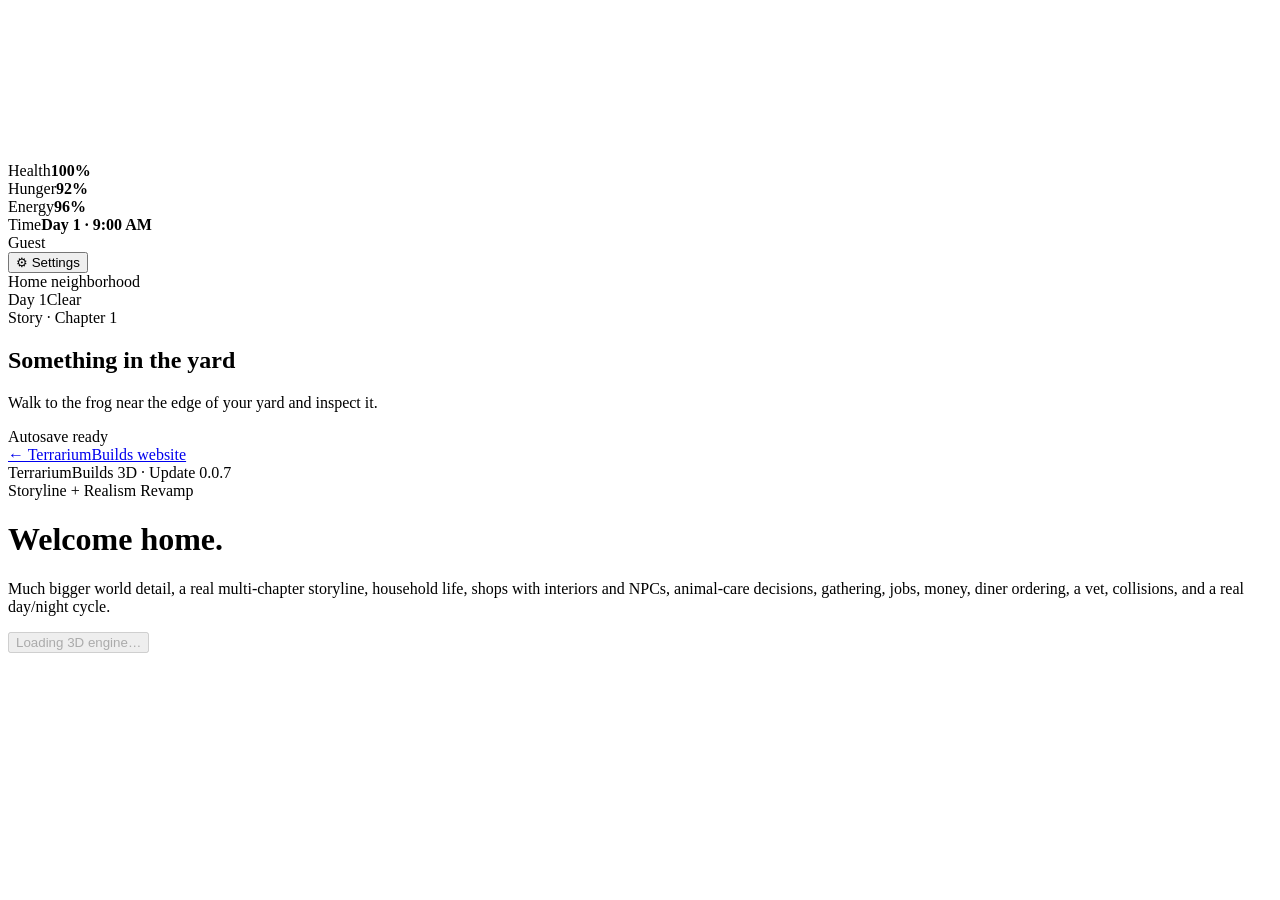
==== public/game.html @ dabbcf7b "Launch Update 0.0.7 storyline realism revamp" ====
<!doctype html>
<html lang="en"><head><meta charset="utf-8"><meta name="viewport" content="width=device-width,initial-scale=1"><meta name="theme-color" content="#183a29"><meta name="description" content="TerrariumBuilds 3D Update 0.0.7 storyline and realism revamp"><title>TerrariumBuilds 3D — Update 0.0.7</title><link rel="stylesheet" href="/game-v007.css?build=12"></head><body><div id="game-shell">
<canvas id="game" aria-label="TerrariumBuilds 3D"></canvas>
<div id="hud"><div class="hud-cell glass"><span>Health</span><strong id="health">100%</strong></div><div class="hud-cell glass"><span>Hunger</span><strong id="hunger">92%</strong></div><div class="hud-cell glass"><span>Energy</span><strong id="energy">96%</strong></div><div class="hud-cell glass" id="coin-cell" hidden><span>Coins</span><strong id="coins">0</strong></div><div class="hud-cell glass"><span>Time</span><strong id="clock">Day 1 · 9:00 AM</strong></div></div>
<div class="profile-chip glass" id="profile-chip">Guest</div><button class="settings-btn glass" id="settings-btn">⚙ Settings</button><div class="location-chip glass" id="location">Home neighborhood</div><div class="world-chips"><span class="world-chip" id="day-chip">Day 1</span><span class="world-chip" id="weather-chip">Clear</span></div>
<div class="pet-card glass" id="pet-card" hidden><div class="pet-title"><span>🐸</span><div><strong id="pet-name">Wild frog</strong><small>Temporary care · health matters</small></div></div><div class="pet-bars"><label>Hunger<i><b id="ph-bar"></b></i><em id="ph">90%</em></label><label>Hydration<i><b id="pw-bar"></b></i><em id="pw">86%</em></label><label>Stress<i><b id="ps-bar"></b></i><em id="ps">18%</em></label></div></div>
<div class="story-card glass"><span class="chapter" id="story-chapter">Story · Chapter 1</span><h2 id="objective-title">Something in the yard</h2><p id="objective-text">Walk to the frog near the edge of your yard and inspect it.</p><div class="story-progress" id="story-progress"></div></div>
<div class="prompt" id="prompt" hidden></div><div class="crosshair"></div><div class="save-state" id="save-state">Autosave ready</div><a class="back-link" href="/">← TerrariumBuilds website</a>
<div class="welcome" id="welcome"><div class="welcome-inner"><div class="logo-title">TerrariumBuilds 3D · Update 0.0.7</div><div class="revamp-badge">Storyline + Realism Revamp</div><h1 id="welcome-name">Welcome home.</h1><p>Much bigger world detail, a real multi-chapter storyline, household life, shops with interiors and NPCs, animal-care decisions, gathering, jobs, money, diner ordering, a vet, collisions, and a real day/night cycle.</p><button id="start-game" disabled>Loading 3D engine…</button></div></div>
<div class="chapter-banner" id="chapter-banner" hidden><p id="chapter-banner-label">Chapter 1</p><h2 id="chapter-banner-title">The frog in the yard</h2></div>
<div class="dialog glass" id="story-dialog" hidden><div class="dialog-head"><div><span class="eyebrow" id="dialog-eyebrow">Story</span><h2 id="dialog-title">Story</h2></div><button class="close" data-close-dialog>×</button></div><div id="dialog-body"></div></div>
<div class="dialog glass" id="build-dialog" hidden><div class="dialog-head"><div><span class="eyebrow">Temporary habitat</span><h2>Set up the emergency enclosure</h2></div><button class="close" data-close-dialog>×</button></div><div class="tutorial-callout">The opening chapter is about good decisions, not grinding coins. Use safe things you already own or carefully gather nearby.</div><div class="choices"><button data-build="soil">🟫 <b>Moist substrate</b><br><small>Household / garden basics</small></button><button data-build="leaves">🍂 <b>Leaf litter</b><br><small>Must be collected outside</small></button><button data-build="water">💧 <b>Shallow water dish</b><br><small>Fresh water from home</small></button><button data-build="hide">🪵 <b>Secure hide</b><br><small>Use a safe stick or household item</small></button></div><p id="build-score"></p></div>
<div class="dialog glass" id="inventory-dialog" hidden><div class="dialog-head"><div><span class="eyebrow">Backpack + home supplies</span><h2>Your stuff</h2></div><button class="close" data-close-dialog>×</button></div><div class="inventory-grid" id="inventory-grid"></div></div>
<div class="dialog glass" id="settings-dialog" hidden><div class="dialog-head"><div><span class="eyebrow">Game settings</span><h2>Settings</h2></div><button class="close" data-close-dialog>×</button></div><div class="settings-grid"><div class="settings-row"><div><b>Account</b><small>Your TerrariumBuilds username is used for this browser's save slot.</small></div><strong id="settings-user">Guest</strong></div><div class="settings-row"><div><b>Autosave</b><small>Saves storyline, care state, money, inventory, day/time, and location.</small></div><strong>On</strong></div><div class="settings-row"><div><b>Controls</b><small>WASD move · Shift sprint · Space jump · E interact · I inventory · B habitat · Mouse camera · Esc menus</small></div></div><div class="settings-row"><div><b>Update</b><small>0.0.7 Storyline + Realism Revamp</small></div><strong>Active</strong></div></div><button class="danger" id="restart-game">Restart Update 0.0.7 storyline</button></div>
<script src="/game-engine-loader.js?build=12"></script></div></body></html>
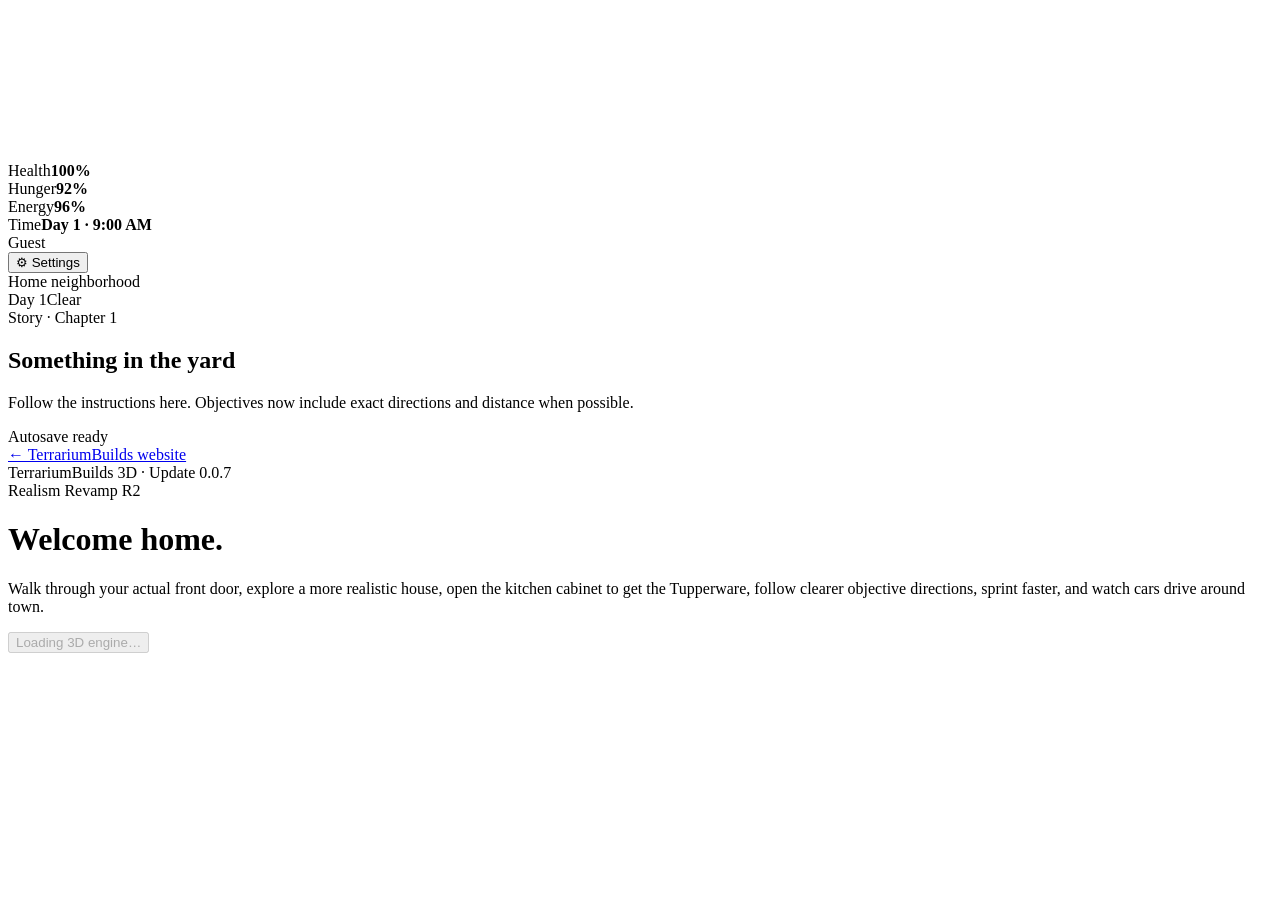
==== commit 49f59077: "Update 0.0.7 UI for realism R2" ====
--- a/public/game.html
+++ b/public/game.html
@@ -1,15 +1,15 @@
 <!doctype html>
-<html lang="en"><head><meta charset="utf-8"><meta name="viewport" content="width=device-width,initial-scale=1"><meta name="theme-color" content="#183a29"><meta name="description" content="TerrariumBuilds 3D Update 0.0.7 storyline and realism revamp"><title>TerrariumBuilds 3D — Update 0.0.7</title><link rel="stylesheet" href="/game-v007.css?build=12"></head><body><div id="game-shell">
+<html lang="en"><head><meta charset="utf-8"><meta name="viewport" content="width=device-width,initial-scale=1"><meta name="theme-color" content="#183a29"><meta name="description" content="TerrariumBuilds 3D Update 0.0.7 storyline and realism revamp"><title>TerrariumBuilds 3D — Update 0.0.7</title><link rel="stylesheet" href="/game-v007.css?build=13"></head><body><div id="game-shell">
 <canvas id="game" aria-label="TerrariumBuilds 3D"></canvas>
 <div id="hud"><div class="hud-cell glass"><span>Health</span><strong id="health">100%</strong></div><div class="hud-cell glass"><span>Hunger</span><strong id="hunger">92%</strong></div><div class="hud-cell glass"><span>Energy</span><strong id="energy">96%</strong></div><div class="hud-cell glass" id="coin-cell" hidden><span>Coins</span><strong id="coins">0</strong></div><div class="hud-cell glass"><span>Time</span><strong id="clock">Day 1 · 9:00 AM</strong></div></div>
 <div class="profile-chip glass" id="profile-chip">Guest</div><button class="settings-btn glass" id="settings-btn">⚙ Settings</button><div class="location-chip glass" id="location">Home neighborhood</div><div class="world-chips"><span class="world-chip" id="day-chip">Day 1</span><span class="world-chip" id="weather-chip">Clear</span></div>
 <div class="pet-card glass" id="pet-card" hidden><div class="pet-title"><span>🐸</span><div><strong id="pet-name">Wild frog</strong><small>Temporary care · health matters</small></div></div><div class="pet-bars"><label>Hunger<i><b id="ph-bar"></b></i><em id="ph">90%</em></label><label>Hydration<i><b id="pw-bar"></b></i><em id="pw">86%</em></label><label>Stress<i><b id="ps-bar"></b></i><em id="ps">18%</em></label></div></div>
-<div class="story-card glass"><span class="chapter" id="story-chapter">Story · Chapter 1</span><h2 id="objective-title">Something in the yard</h2><p id="objective-text">Walk to the frog near the edge of your yard and inspect it.</p><div class="story-progress" id="story-progress"></div></div>
+<div class="story-card glass"><span class="chapter" id="story-chapter">Story · Chapter 1</span><h2 id="objective-title">Something in the yard</h2><p id="objective-text">Follow the instructions here. Objectives now include exact directions and distance when possible.</p><div class="story-progress" id="story-progress"></div></div>
 <div class="prompt" id="prompt" hidden></div><div class="crosshair"></div><div class="save-state" id="save-state">Autosave ready</div><a class="back-link" href="/">← TerrariumBuilds website</a>
-<div class="welcome" id="welcome"><div class="welcome-inner"><div class="logo-title">TerrariumBuilds 3D · Update 0.0.7</div><div class="revamp-badge">Storyline + Realism Revamp</div><h1 id="welcome-name">Welcome home.</h1><p>Much bigger world detail, a real multi-chapter storyline, household life, shops with interiors and NPCs, animal-care decisions, gathering, jobs, money, diner ordering, a vet, collisions, and a real day/night cycle.</p><button id="start-game" disabled>Loading 3D engine…</button></div></div>
+<div class="welcome" id="welcome"><div class="welcome-inner"><div class="logo-title">TerrariumBuilds 3D · Update 0.0.7</div><div class="revamp-badge">Realism Revamp R2</div><h1 id="welcome-name">Welcome home.</h1><p>Walk through your actual front door, explore a more realistic house, open the kitchen cabinet to get the Tupperware, follow clearer objective directions, sprint faster, and watch cars drive around town.</p><button id="start-game" disabled>Loading 3D engine…</button></div></div>
 <div class="chapter-banner" id="chapter-banner" hidden><p id="chapter-banner-label">Chapter 1</p><h2 id="chapter-banner-title">The frog in the yard</h2></div>
 <div class="dialog glass" id="story-dialog" hidden><div class="dialog-head"><div><span class="eyebrow" id="dialog-eyebrow">Story</span><h2 id="dialog-title">Story</h2></div><button class="close" data-close-dialog>×</button></div><div id="dialog-body"></div></div>
-<div class="dialog glass" id="build-dialog" hidden><div class="dialog-head"><div><span class="eyebrow">Temporary habitat</span><h2>Set up the emergency enclosure</h2></div><button class="close" data-close-dialog>×</button></div><div class="tutorial-callout">The opening chapter is about good decisions, not grinding coins. Use safe things you already own or carefully gather nearby.</div><div class="choices"><button data-build="soil">🟫 <b>Moist substrate</b><br><small>Household / garden basics</small></button><button data-build="leaves">🍂 <b>Leaf litter</b><br><small>Must be collected outside</small></button><button data-build="water">💧 <b>Shallow water dish</b><br><small>Fresh water from home</small></button><button data-build="hide">🪵 <b>Secure hide</b><br><small>Use a safe stick or household item</small></button></div><p id="build-score"></p></div>
+<div class="dialog glass" id="build-dialog" hidden><div class="dialog-head"><div><span class="eyebrow">Temporary habitat</span><h2>Set up the emergency enclosure</h2></div><button class="close" data-close-dialog>×</button></div><div class="tutorial-callout">Use safe materials you already have or carefully gather nearby. The objective card tells you exactly where to go next.</div><div class="choices"><button data-build="soil">🟫 <b>Moist substrate</b><br><small>Household / garden basics</small></button><button data-build="leaves">🍂 <b>Leaf litter</b><br><small>Must be collected outside</small></button><button data-build="water">💧 <b>Shallow water dish</b><br><small>Fresh water from home</small></button><button data-build="hide">🪵 <b>Secure hide</b><br><small>Use a safe stick or household item</small></button></div><p id="build-score"></p></div>
 <div class="dialog glass" id="inventory-dialog" hidden><div class="dialog-head"><div><span class="eyebrow">Backpack + home supplies</span><h2>Your stuff</h2></div><button class="close" data-close-dialog>×</button></div><div class="inventory-grid" id="inventory-grid"></div></div>
-<div class="dialog glass" id="settings-dialog" hidden><div class="dialog-head"><div><span class="eyebrow">Game settings</span><h2>Settings</h2></div><button class="close" data-close-dialog>×</button></div><div class="settings-grid"><div class="settings-row"><div><b>Account</b><small>Your TerrariumBuilds username is used for this browser's save slot.</small></div><strong id="settings-user">Guest</strong></div><div class="settings-row"><div><b>Autosave</b><small>Saves storyline, care state, money, inventory, day/time, and location.</small></div><strong>On</strong></div><div class="settings-row"><div><b>Controls</b><small>WASD move · Shift sprint · Space jump · E interact · I inventory · B habitat · Mouse camera · Esc menus</small></div></div><div class="settings-row"><div><b>Update</b><small>0.0.7 Storyline + Realism Revamp</small></div><strong>Active</strong></div></div><button class="danger" id="restart-game">Restart Update 0.0.7 storyline</button></div>
-<script src="/game-engine-loader.js?build=12"></script></div></body></html>+<div class="dialog glass" id="settings-dialog" hidden><div class="dialog-head"><div><span class="eyebrow">Game settings</span><h2>Settings</h2></div><button class="close" data-close-dialog>×</button></div><div class="settings-grid"><div class="settings-row"><div><b>Account</b><small>Your TerrariumBuilds username is used for this browser's save slot.</small></div><strong id="settings-user">Guest</strong></div><div class="settings-row"><div><b>Autosave</b><small>Saves storyline, care state, money, inventory, day/time, and location.</small></div><strong>On</strong></div><div class="settings-row"><div><b>Controls</b><small>WASD move · Shift FAST sprint · Space jump · E interact · I inventory · B habitat · Mouse camera · Esc menus</small></div></div><div class="settings-row"><div><b>Update</b><small>0.0.7 Realism Revamp R2</small></div><strong>Active</strong></div></div><button class="danger" id="restart-game">Restart Update 0.0.7 storyline</button></div>
+<script src="/game-engine-loader.js?build=13"></script></div></body></html>
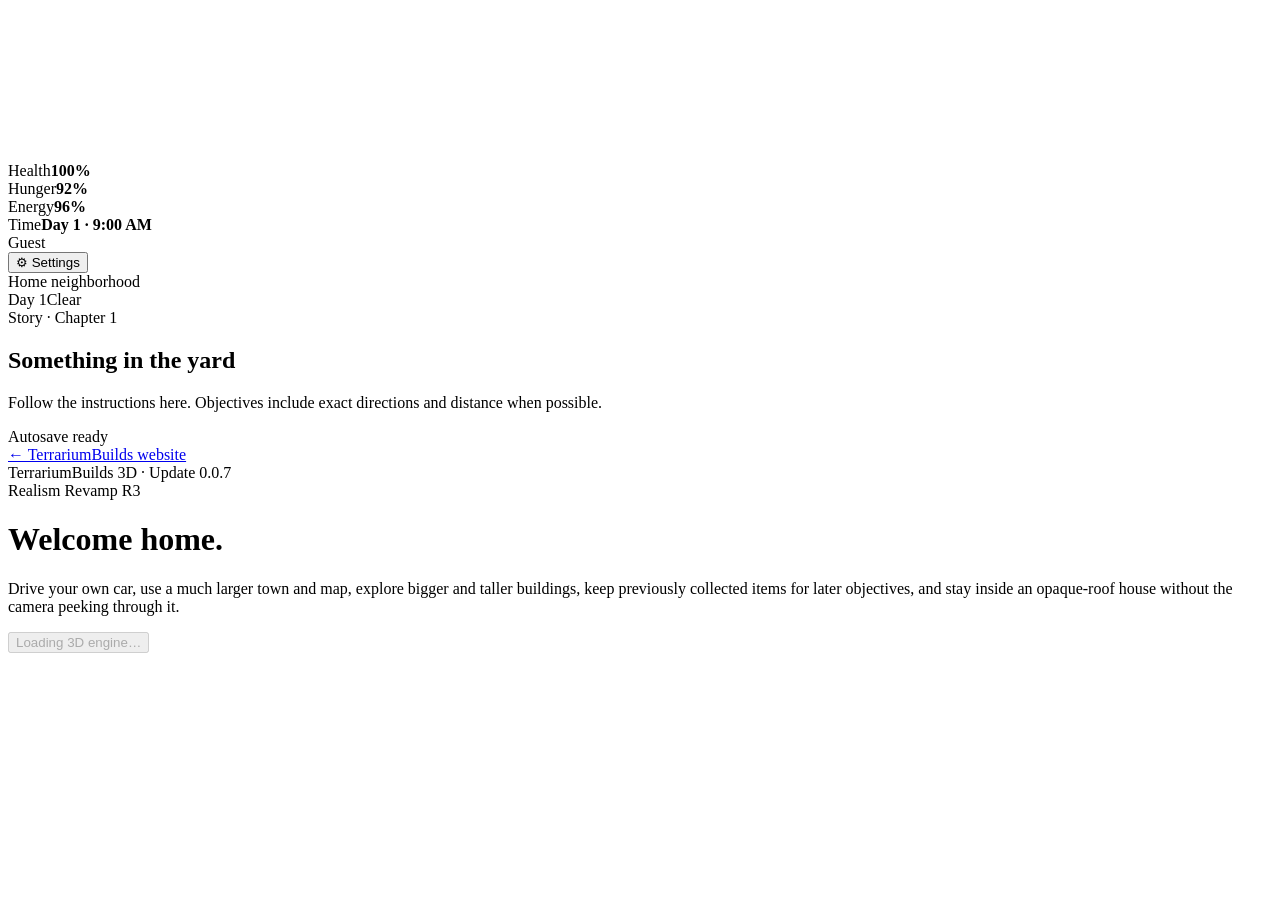
==== commit 6c85b512: "Update game page for Realism R3 and testing controls" ====
--- a/public/game.html
+++ b/public/game.html
@@ -1,15 +1,15 @@
 <!doctype html>
-<html lang="en"><head><meta charset="utf-8"><meta name="viewport" content="width=device-width,initial-scale=1"><meta name="theme-color" content="#183a29"><meta name="description" content="TerrariumBuilds 3D Update 0.0.7 storyline and realism revamp"><title>TerrariumBuilds 3D — Update 0.0.7</title><link rel="stylesheet" href="/game-v007.css?build=13"></head><body><div id="game-shell">
+<html lang="en"><head><meta charset="utf-8"><meta name="viewport" content="width=device-width,initial-scale=1"><meta name="theme-color" content="#183a29"><meta name="description" content="TerrariumBuilds 3D Update 0.0.7 storyline and realism revamp"><title>TerrariumBuilds 3D — Update 0.0.7</title><link rel="stylesheet" href="/game-v007.css?build=14"></head><body><div id="game-shell">
 <canvas id="game" aria-label="TerrariumBuilds 3D"></canvas>
 <div id="hud"><div class="hud-cell glass"><span>Health</span><strong id="health">100%</strong></div><div class="hud-cell glass"><span>Hunger</span><strong id="hunger">92%</strong></div><div class="hud-cell glass"><span>Energy</span><strong id="energy">96%</strong></div><div class="hud-cell glass" id="coin-cell" hidden><span>Coins</span><strong id="coins">0</strong></div><div class="hud-cell glass"><span>Time</span><strong id="clock">Day 1 · 9:00 AM</strong></div></div>
 <div class="profile-chip glass" id="profile-chip">Guest</div><button class="settings-btn glass" id="settings-btn">⚙ Settings</button><div class="location-chip glass" id="location">Home neighborhood</div><div class="world-chips"><span class="world-chip" id="day-chip">Day 1</span><span class="world-chip" id="weather-chip">Clear</span></div>
 <div class="pet-card glass" id="pet-card" hidden><div class="pet-title"><span>🐸</span><div><strong id="pet-name">Wild frog</strong><small>Temporary care · health matters</small></div></div><div class="pet-bars"><label>Hunger<i><b id="ph-bar"></b></i><em id="ph">90%</em></label><label>Hydration<i><b id="pw-bar"></b></i><em id="pw">86%</em></label><label>Stress<i><b id="ps-bar"></b></i><em id="ps">18%</em></label></div></div>
-<div class="story-card glass"><span class="chapter" id="story-chapter">Story · Chapter 1</span><h2 id="objective-title">Something in the yard</h2><p id="objective-text">Follow the instructions here. Objectives now include exact directions and distance when possible.</p><div class="story-progress" id="story-progress"></div></div>
+<div class="story-card glass"><span class="chapter" id="story-chapter">Story · Chapter 1</span><h2 id="objective-title">Something in the yard</h2><p id="objective-text">Follow the instructions here. Objectives include exact directions and distance when possible.</p><div class="story-progress" id="story-progress"></div></div>
 <div class="prompt" id="prompt" hidden></div><div class="crosshair"></div><div class="save-state" id="save-state">Autosave ready</div><a class="back-link" href="/">← TerrariumBuilds website</a>
-<div class="welcome" id="welcome"><div class="welcome-inner"><div class="logo-title">TerrariumBuilds 3D · Update 0.0.7</div><div class="revamp-badge">Realism Revamp R2</div><h1 id="welcome-name">Welcome home.</h1><p>Walk through your actual front door, explore a more realistic house, open the kitchen cabinet to get the Tupperware, follow clearer objective directions, sprint faster, and watch cars drive around town.</p><button id="start-game" disabled>Loading 3D engine…</button></div></div>
+<div class="welcome" id="welcome"><div class="welcome-inner"><div class="logo-title">TerrariumBuilds 3D · Update 0.0.7</div><div class="revamp-badge">Realism Revamp R3</div><h1 id="welcome-name">Welcome home.</h1><p>Drive your own car, use a much larger town and map, explore bigger and taller buildings, keep previously collected items for later objectives, and stay inside an opaque-roof house without the camera peeking through it.</p><button id="start-game" disabled>Loading 3D engine…</button></div></div>
 <div class="chapter-banner" id="chapter-banner" hidden><p id="chapter-banner-label">Chapter 1</p><h2 id="chapter-banner-title">The frog in the yard</h2></div>
 <div class="dialog glass" id="story-dialog" hidden><div class="dialog-head"><div><span class="eyebrow" id="dialog-eyebrow">Story</span><h2 id="dialog-title">Story</h2></div><button class="close" data-close-dialog>×</button></div><div id="dialog-body"></div></div>
-<div class="dialog glass" id="build-dialog" hidden><div class="dialog-head"><div><span class="eyebrow">Temporary habitat</span><h2>Set up the emergency enclosure</h2></div><button class="close" data-close-dialog>×</button></div><div class="tutorial-callout">Use safe materials you already have or carefully gather nearby. The objective card tells you exactly where to go next.</div><div class="choices"><button data-build="soil">🟫 <b>Moist substrate</b><br><small>Household / garden basics</small></button><button data-build="leaves">🍂 <b>Leaf litter</b><br><small>Must be collected outside</small></button><button data-build="water">💧 <b>Shallow water dish</b><br><small>Fresh water from home</small></button><button data-build="hide">🪵 <b>Secure hide</b><br><small>Use a safe stick or household item</small></button></div><p id="build-score"></p></div>
+<div class="dialog glass" id="build-dialog" hidden><div class="dialog-head"><div><span class="eyebrow">Temporary habitat</span><h2>Set up the emergency enclosure</h2></div><button class="close" data-close-dialog>×</button></div><div class="tutorial-callout">Use safe materials you already have or carefully gather nearby. Items stay in your inventory if you collect them early, so later objectives can use them.</div><div class="choices"><button data-build="soil">🟫 <b>Moist substrate</b><br><small>Household / garden basics</small></button><button data-build="leaves">🍂 <b>Leaf litter</b><br><small>Must be collected outside</small></button><button data-build="water">💧 <b>Shallow water dish</b><br><small>Fresh water from home</small></button><button data-build="hide">🪵 <b>Secure hide</b><br><small>Use a safe stick or household item</small></button></div><p id="build-score"></p></div>
 <div class="dialog glass" id="inventory-dialog" hidden><div class="dialog-head"><div><span class="eyebrow">Backpack + home supplies</span><h2>Your stuff</h2></div><button class="close" data-close-dialog>×</button></div><div class="inventory-grid" id="inventory-grid"></div></div>
-<div class="dialog glass" id="settings-dialog" hidden><div class="dialog-head"><div><span class="eyebrow">Game settings</span><h2>Settings</h2></div><button class="close" data-close-dialog>×</button></div><div class="settings-grid"><div class="settings-row"><div><b>Account</b><small>Your TerrariumBuilds username is used for this browser's save slot.</small></div><strong id="settings-user">Guest</strong></div><div class="settings-row"><div><b>Autosave</b><small>Saves storyline, care state, money, inventory, day/time, and location.</small></div><strong>On</strong></div><div class="settings-row"><div><b>Controls</b><small>WASD move · Shift FAST sprint · Space jump · E interact · I inventory · B habitat · Mouse camera · Esc menus</small></div></div><div class="settings-row"><div><b>Update</b><small>0.0.7 Realism Revamp R2</small></div><strong>Active</strong></div></div><button class="danger" id="restart-game">Restart Update 0.0.7 storyline</button></div>
-<script src="/game-engine-loader.js?build=13"></script></div></body></html>+<div class="dialog glass" id="settings-dialog" hidden><div class="dialog-head"><div><span class="eyebrow">Game settings</span><h2>Settings</h2></div><button class="close" data-close-dialog>×</button></div><div class="settings-grid"><div class="settings-row"><div><b>Account</b><small>Your TerrariumBuilds username is used for this browser's normal save slot.</small></div><strong id="settings-user">Guest</strong></div><div class="settings-row"><div><b>Autosave</b><small>Saves storyline, care state, money, inventory, day/time, and location. Testing Mode is intentionally unsaved.</small></div><strong>On</strong></div><div class="settings-row"><div><b>Controls</b><small>WASD move · Shift FAST sprint · Space jump/brake · E interact/enter/exit car · I inventory · B habitat · M map · Mouse camera · Esc menus</small></div></div><div class="settings-row"><div><b>Driving</b><small>W/S accelerate and reverse · A/D steer · Space brake · E exit when nearly stopped</small></div><strong>Active</strong></div><div class="settings-row"><div><b>Update</b><small>0.0.7 Realism Revamp R3</small></div><strong>Active</strong></div></div><button class="danger" id="restart-game">Restart Update 0.0.7 storyline</button></div>
+<script src="/game-engine-loader.js?build=14"></script></div></body></html>
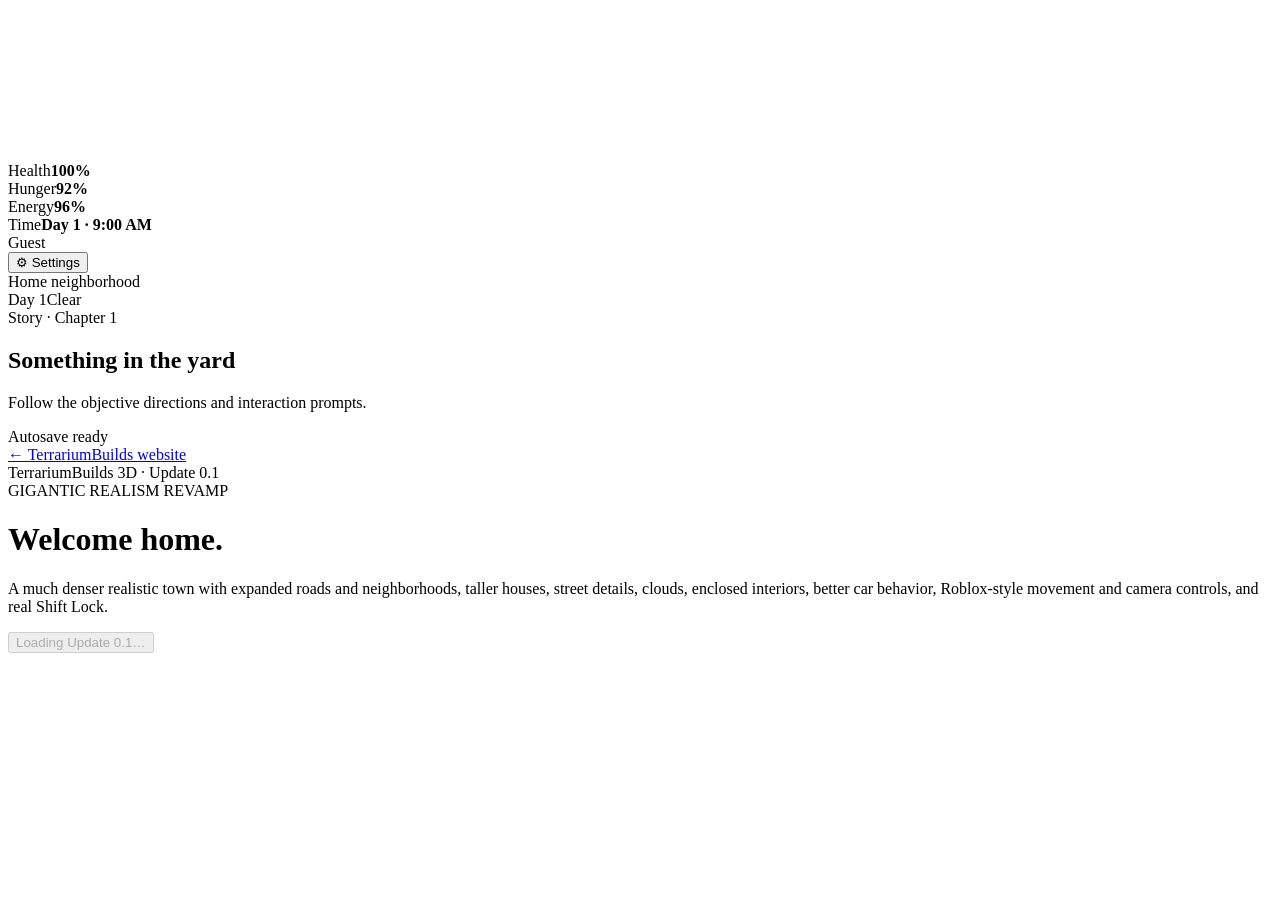
==== commit 21d9939e: "Launch gigantic Update 0.1 realism revamp" ====
--- a/public/game.html
+++ b/public/game.html
@@ -1,15 +1,15 @@
 <!doctype html>
-<html lang="en"><head><meta charset="utf-8"><meta name="viewport" content="width=device-width,initial-scale=1"><meta name="theme-color" content="#183a29"><meta name="description" content="TerrariumBuilds 3D Update 0.0.7 storyline and realism revamp"><title>TerrariumBuilds 3D — Update 0.0.7</title><link rel="stylesheet" href="/game-v007.css?build=14"></head><body><div id="game-shell">
+<html lang="en"><head><meta charset="utf-8"><meta name="viewport" content="width=device-width,initial-scale=1"><meta name="theme-color" content="#183a29"><meta name="description" content="TerrariumBuilds 3D Update 0.1 gigantic realism revamp"><title>TerrariumBuilds 3D — Update 0.1</title><link rel="stylesheet" href="/game-v007.css?build=20"></head><body><div id="game-shell">
 <canvas id="game" aria-label="TerrariumBuilds 3D"></canvas>
 <div id="hud"><div class="hud-cell glass"><span>Health</span><strong id="health">100%</strong></div><div class="hud-cell glass"><span>Hunger</span><strong id="hunger">92%</strong></div><div class="hud-cell glass"><span>Energy</span><strong id="energy">96%</strong></div><div class="hud-cell glass" id="coin-cell" hidden><span>Coins</span><strong id="coins">0</strong></div><div class="hud-cell glass"><span>Time</span><strong id="clock">Day 1 · 9:00 AM</strong></div></div>
 <div class="profile-chip glass" id="profile-chip">Guest</div><button class="settings-btn glass" id="settings-btn">⚙ Settings</button><div class="location-chip glass" id="location">Home neighborhood</div><div class="world-chips"><span class="world-chip" id="day-chip">Day 1</span><span class="world-chip" id="weather-chip">Clear</span></div>
 <div class="pet-card glass" id="pet-card" hidden><div class="pet-title"><span>🐸</span><div><strong id="pet-name">Wild frog</strong><small>Temporary care · health matters</small></div></div><div class="pet-bars"><label>Hunger<i><b id="ph-bar"></b></i><em id="ph">90%</em></label><label>Hydration<i><b id="pw-bar"></b></i><em id="pw">86%</em></label><label>Stress<i><b id="ps-bar"></b></i><em id="ps">18%</em></label></div></div>
-<div class="story-card glass"><span class="chapter" id="story-chapter">Story · Chapter 1</span><h2 id="objective-title">Something in the yard</h2><p id="objective-text">Follow the instructions here. Objectives include exact directions and distance when possible.</p><div class="story-progress" id="story-progress"></div></div>
+<div class="story-card glass"><span class="chapter" id="story-chapter">Story · Chapter 1</span><h2 id="objective-title">Something in the yard</h2><p id="objective-text">Follow the objective directions and interaction prompts.</p><div class="story-progress" id="story-progress"></div></div>
 <div class="prompt" id="prompt" hidden></div><div class="crosshair"></div><div class="save-state" id="save-state">Autosave ready</div><a class="back-link" href="/">← TerrariumBuilds website</a>
-<div class="welcome" id="welcome"><div class="welcome-inner"><div class="logo-title">TerrariumBuilds 3D · Update 0.0.7</div><div class="revamp-badge">Realism Revamp R3</div><h1 id="welcome-name">Welcome home.</h1><p>Drive your own car, use a much larger town and map, explore bigger and taller buildings, keep previously collected items for later objectives, and stay inside an opaque-roof house without the camera peeking through it.</p><button id="start-game" disabled>Loading 3D engine…</button></div></div>
+<div class="welcome" id="welcome"><div class="welcome-inner"><div class="logo-title">TerrariumBuilds 3D · Update 0.1</div><div class="revamp-badge">GIGANTIC REALISM REVAMP</div><h1 id="welcome-name">Welcome home.</h1><p>A much denser realistic town with expanded roads and neighborhoods, taller houses, street details, clouds, enclosed interiors, better car behavior, Roblox-style movement and camera controls, and real Shift Lock.</p><button id="start-game" disabled>Loading Update 0.1…</button></div></div>
 <div class="chapter-banner" id="chapter-banner" hidden><p id="chapter-banner-label">Chapter 1</p><h2 id="chapter-banner-title">The frog in the yard</h2></div>
 <div class="dialog glass" id="story-dialog" hidden><div class="dialog-head"><div><span class="eyebrow" id="dialog-eyebrow">Story</span><h2 id="dialog-title">Story</h2></div><button class="close" data-close-dialog>×</button></div><div id="dialog-body"></div></div>
-<div class="dialog glass" id="build-dialog" hidden><div class="dialog-head"><div><span class="eyebrow">Temporary habitat</span><h2>Set up the emergency enclosure</h2></div><button class="close" data-close-dialog>×</button></div><div class="tutorial-callout">Use safe materials you already have or carefully gather nearby. Items stay in your inventory if you collect them early, so later objectives can use them.</div><div class="choices"><button data-build="soil">🟫 <b>Moist substrate</b><br><small>Household / garden basics</small></button><button data-build="leaves">🍂 <b>Leaf litter</b><br><small>Must be collected outside</small></button><button data-build="water">💧 <b>Shallow water dish</b><br><small>Fresh water from home</small></button><button data-build="hide">🪵 <b>Secure hide</b><br><small>Use a safe stick or household item</small></button></div><p id="build-score"></p></div>
+<div class="dialog glass" id="build-dialog" hidden><div class="dialog-head"><div><span class="eyebrow">Temporary habitat</span><h2>Set up the emergency enclosure</h2></div><button class="close" data-close-dialog>×</button></div><div class="tutorial-callout">Use safe materials you already have or carefully gather nearby. Items collected early remain usable for later objectives.</div><div class="choices"><button data-build="soil">🟫 <b>Moist substrate</b><br><small>Household / garden basics</small></button><button data-build="leaves">🍂 <b>Leaf litter</b><br><small>Must be collected outside</small></button><button data-build="water">💧 <b>Shallow water dish</b><br><small>Fresh water from home</small></button><button data-build="hide">🪵 <b>Secure hide</b><br><small>Use a safe stick or household item</small></button></div><p id="build-score"></p></div>
 <div class="dialog glass" id="inventory-dialog" hidden><div class="dialog-head"><div><span class="eyebrow">Backpack + home supplies</span><h2>Your stuff</h2></div><button class="close" data-close-dialog>×</button></div><div class="inventory-grid" id="inventory-grid"></div></div>
-<div class="dialog glass" id="settings-dialog" hidden><div class="dialog-head"><div><span class="eyebrow">Game settings</span><h2>Settings</h2></div><button class="close" data-close-dialog>×</button></div><div class="settings-grid"><div class="settings-row"><div><b>Account</b><small>Your TerrariumBuilds username is used for this browser's normal save slot.</small></div><strong id="settings-user">Guest</strong></div><div class="settings-row"><div><b>Autosave</b><small>Saves storyline, care state, money, inventory, day/time, and location. Testing Mode is intentionally unsaved.</small></div><strong>On</strong></div><div class="settings-row"><div><b>Controls</b><small>WASD move · Shift FAST sprint · Space jump/brake · E interact/enter/exit car · I inventory · B habitat · M map · Mouse camera · Esc menus</small></div></div><div class="settings-row"><div><b>Driving</b><small>W/S accelerate and reverse · A/D steer · Space brake · E exit when nearly stopped</small></div><strong>Active</strong></div><div class="settings-row"><div><b>Update</b><small>0.0.7 Realism Revamp R3</small></div><strong>Active</strong></div></div><button class="danger" id="restart-game">Restart Update 0.0.7 storyline</button></div>
-<script src="/game-engine-loader.js?build=14"></script></div></body></html>+<div class="dialog glass" id="settings-dialog" hidden><div class="dialog-head"><div><span class="eyebrow">Game settings</span><h2>Settings</h2></div><button class="close" data-close-dialog>×</button></div><div class="settings-grid"><div class="settings-row"><div><b>Account</b><small>Your TerrariumBuilds username is used for this browser's normal save slot.</small></div><strong id="settings-user">Guest</strong></div><div class="settings-row"><div><b>Autosave</b><small>Saves storyline, care state, money, inventory, day/time, and location. Testing Mode remains unsaved.</small></div><strong>On</strong></div><div class="settings-row"><div><b>Roblox-style controls</b><small>WASD move · Space jump · Shift toggles Shift Lock · Ctrl sprint · hold right mouse to rotate camera · wheel zoom</small></div><strong>0.1</strong></div><div class="settings-row"><div><b>Driving</b><small>W/S accelerate and reverse · A/D steer · Space brake · E enter/exit when nearly stopped</small></div><strong>Active</strong></div><div class="settings-row"><div><b>World</b><small>M opens the town map. The town now extends into larger residential blocks with more roads and environmental detail.</small></div><strong>Expanded</strong></div><div class="settings-row"><div><b>Update</b><small>0.1 Gigantic Realism Revamp</small></div><strong>Active</strong></div></div><button class="danger" id="restart-game">Restart Update 0.1 storyline</button></div>
+<script src="/game-engine-loader-v010.js?build=20"></script></div></body></html>
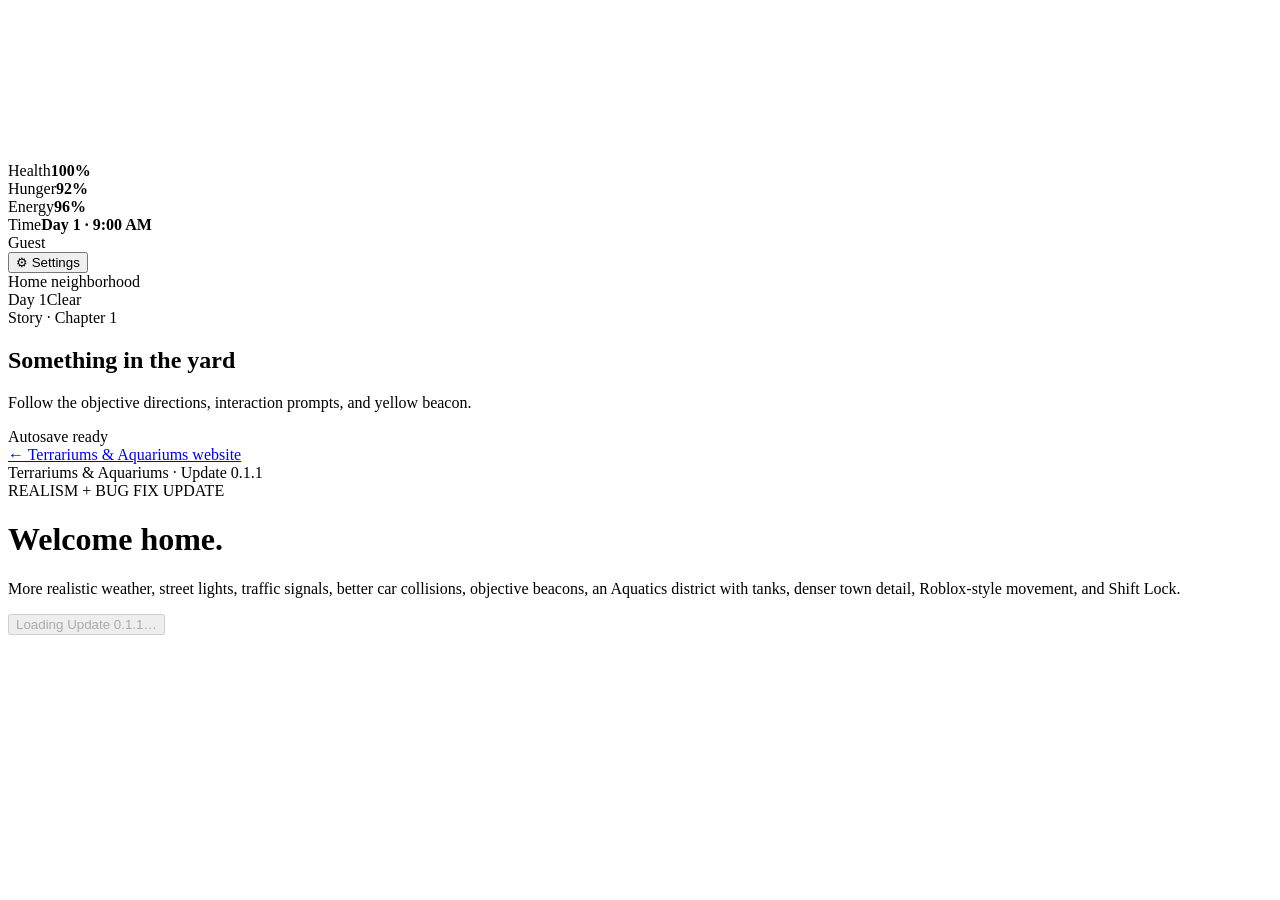
==== commit 13060a22: "Rebrand game to Terrariums & Aquariums 0.1.1" ====
--- a/public/game.html
+++ b/public/game.html
@@ -1,15 +1,15 @@
 <!doctype html>
-<html lang="en"><head><meta charset="utf-8"><meta name="viewport" content="width=device-width,initial-scale=1"><meta name="theme-color" content="#183a29"><meta name="description" content="TerrariumBuilds 3D Update 0.1 gigantic realism revamp"><title>TerrariumBuilds 3D — Update 0.1</title><link rel="stylesheet" href="/game-v007.css?build=20"></head><body><div id="game-shell">
-<canvas id="game" aria-label="TerrariumBuilds 3D"></canvas>
+<html lang="en"><head><meta charset="utf-8"><meta name="viewport" content="width=device-width,initial-scale=1"><meta name="theme-color" content="#183a29"><meta name="description" content="Terrariums & Aquariums 3D Update 0.1.1 realism and bug-fix update"><title>Terrariums & Aquariums — Update 0.1.1</title><link rel="stylesheet" href="/game-v007.css?build=21"></head><body><div id="game-shell">
+<canvas id="game" aria-label="Terrariums & Aquariums 3D"></canvas>
 <div id="hud"><div class="hud-cell glass"><span>Health</span><strong id="health">100%</strong></div><div class="hud-cell glass"><span>Hunger</span><strong id="hunger">92%</strong></div><div class="hud-cell glass"><span>Energy</span><strong id="energy">96%</strong></div><div class="hud-cell glass" id="coin-cell" hidden><span>Coins</span><strong id="coins">0</strong></div><div class="hud-cell glass"><span>Time</span><strong id="clock">Day 1 · 9:00 AM</strong></div></div>
 <div class="profile-chip glass" id="profile-chip">Guest</div><button class="settings-btn glass" id="settings-btn">⚙ Settings</button><div class="location-chip glass" id="location">Home neighborhood</div><div class="world-chips"><span class="world-chip" id="day-chip">Day 1</span><span class="world-chip" id="weather-chip">Clear</span></div>
 <div class="pet-card glass" id="pet-card" hidden><div class="pet-title"><span>🐸</span><div><strong id="pet-name">Wild frog</strong><small>Temporary care · health matters</small></div></div><div class="pet-bars"><label>Hunger<i><b id="ph-bar"></b></i><em id="ph">90%</em></label><label>Hydration<i><b id="pw-bar"></b></i><em id="pw">86%</em></label><label>Stress<i><b id="ps-bar"></b></i><em id="ps">18%</em></label></div></div>
-<div class="story-card glass"><span class="chapter" id="story-chapter">Story · Chapter 1</span><h2 id="objective-title">Something in the yard</h2><p id="objective-text">Follow the objective directions and interaction prompts.</p><div class="story-progress" id="story-progress"></div></div>
-<div class="prompt" id="prompt" hidden></div><div class="crosshair"></div><div class="save-state" id="save-state">Autosave ready</div><a class="back-link" href="/">← TerrariumBuilds website</a>
-<div class="welcome" id="welcome"><div class="welcome-inner"><div class="logo-title">TerrariumBuilds 3D · Update 0.1</div><div class="revamp-badge">GIGANTIC REALISM REVAMP</div><h1 id="welcome-name">Welcome home.</h1><p>A much denser realistic town with expanded roads and neighborhoods, taller houses, street details, clouds, enclosed interiors, better car behavior, Roblox-style movement and camera controls, and real Shift Lock.</p><button id="start-game" disabled>Loading Update 0.1…</button></div></div>
+<div class="story-card glass"><span class="chapter" id="story-chapter">Story · Chapter 1</span><h2 id="objective-title">Something in the yard</h2><p id="objective-text">Follow the objective directions, interaction prompts, and yellow beacon.</p><div class="story-progress" id="story-progress"></div></div>
+<div class="prompt" id="prompt" hidden></div><div class="crosshair"></div><div class="save-state" id="save-state">Autosave ready</div><a class="back-link" href="/">← Terrariums & Aquariums website</a>
+<div class="welcome" id="welcome"><div class="welcome-inner"><div class="logo-title">Terrariums & Aquariums · Update 0.1.1</div><div class="revamp-badge">REALISM + BUG FIX UPDATE</div><h1 id="welcome-name">Welcome home.</h1><p>More realistic weather, street lights, traffic signals, better car collisions, objective beacons, an Aquatics district with tanks, denser town detail, Roblox-style movement, and Shift Lock.</p><button id="start-game" disabled>Loading Update 0.1.1…</button></div></div>
 <div class="chapter-banner" id="chapter-banner" hidden><p id="chapter-banner-label">Chapter 1</p><h2 id="chapter-banner-title">The frog in the yard</h2></div>
 <div class="dialog glass" id="story-dialog" hidden><div class="dialog-head"><div><span class="eyebrow" id="dialog-eyebrow">Story</span><h2 id="dialog-title">Story</h2></div><button class="close" data-close-dialog>×</button></div><div id="dialog-body"></div></div>
 <div class="dialog glass" id="build-dialog" hidden><div class="dialog-head"><div><span class="eyebrow">Temporary habitat</span><h2>Set up the emergency enclosure</h2></div><button class="close" data-close-dialog>×</button></div><div class="tutorial-callout">Use safe materials you already have or carefully gather nearby. Items collected early remain usable for later objectives.</div><div class="choices"><button data-build="soil">🟫 <b>Moist substrate</b><br><small>Household / garden basics</small></button><button data-build="leaves">🍂 <b>Leaf litter</b><br><small>Must be collected outside</small></button><button data-build="water">💧 <b>Shallow water dish</b><br><small>Fresh water from home</small></button><button data-build="hide">🪵 <b>Secure hide</b><br><small>Use a safe stick or household item</small></button></div><p id="build-score"></p></div>
 <div class="dialog glass" id="inventory-dialog" hidden><div class="dialog-head"><div><span class="eyebrow">Backpack + home supplies</span><h2>Your stuff</h2></div><button class="close" data-close-dialog>×</button></div><div class="inventory-grid" id="inventory-grid"></div></div>
-<div class="dialog glass" id="settings-dialog" hidden><div class="dialog-head"><div><span class="eyebrow">Game settings</span><h2>Settings</h2></div><button class="close" data-close-dialog>×</button></div><div class="settings-grid"><div class="settings-row"><div><b>Account</b><small>Your TerrariumBuilds username is used for this browser's normal save slot.</small></div><strong id="settings-user">Guest</strong></div><div class="settings-row"><div><b>Autosave</b><small>Saves storyline, care state, money, inventory, day/time, and location. Testing Mode remains unsaved.</small></div><strong>On</strong></div><div class="settings-row"><div><b>Roblox-style controls</b><small>WASD move · Space jump · Shift toggles Shift Lock · Ctrl sprint · hold right mouse to rotate camera · wheel zoom</small></div><strong>0.1</strong></div><div class="settings-row"><div><b>Driving</b><small>W/S accelerate and reverse · A/D steer · Space brake · E enter/exit when nearly stopped</small></div><strong>Active</strong></div><div class="settings-row"><div><b>World</b><small>M opens the town map. The town now extends into larger residential blocks with more roads and environmental detail.</small></div><strong>Expanded</strong></div><div class="settings-row"><div><b>Update</b><small>0.1 Gigantic Realism Revamp</small></div><strong>Active</strong></div></div><button class="danger" id="restart-game">Restart Update 0.1 storyline</button></div>
-<script src="/game-engine-loader-v010.js?build=20"></script></div></body></html>+<div class="dialog glass" id="settings-dialog" hidden><div class="dialog-head"><div><span class="eyebrow">Game settings</span><h2>Settings</h2></div><button class="close" data-close-dialog>×</button></div><div class="settings-grid"><div class="settings-row"><div><b>Account</b><small>Your Terrariums & Aquariums username is used for this browser's normal save slot.</small></div><strong id="settings-user">Guest</strong></div><div class="settings-row"><div><b>Autosave</b><small>Saves storyline, care state, money, inventory, day/time, and location. Testing Mode remains unsaved.</small></div><strong>On</strong></div><div class="settings-row"><div><b>Roblox-style controls</b><small>WASD move · Space jump · Shift toggles Shift Lock · Ctrl sprint · hold right mouse to rotate camera · wheel zoom</small></div><strong>0.1.1</strong></div><div class="settings-row"><div><b>Driving</b><small>W/S accelerate and reverse · A/D steer · Space brake · E enter/exit when nearly stopped</small></div><strong>Improved</strong></div><div class="settings-row"><div><b>World</b><small>M opens the town map. Weather, aquatics, neighborhood detail and objective guidance were expanded.</small></div><strong>Expanded</strong></div><div class="settings-row"><div><b>Update</b><small>0.1.1 Realism + Bug Fix Update</small></div><strong>Active</strong></div></div><button class="danger" id="restart-game">Restart Update 0.1.1 storyline</button></div>
+<script src="/game-engine-loader-v010.js?build=21"></script></div></body></html>
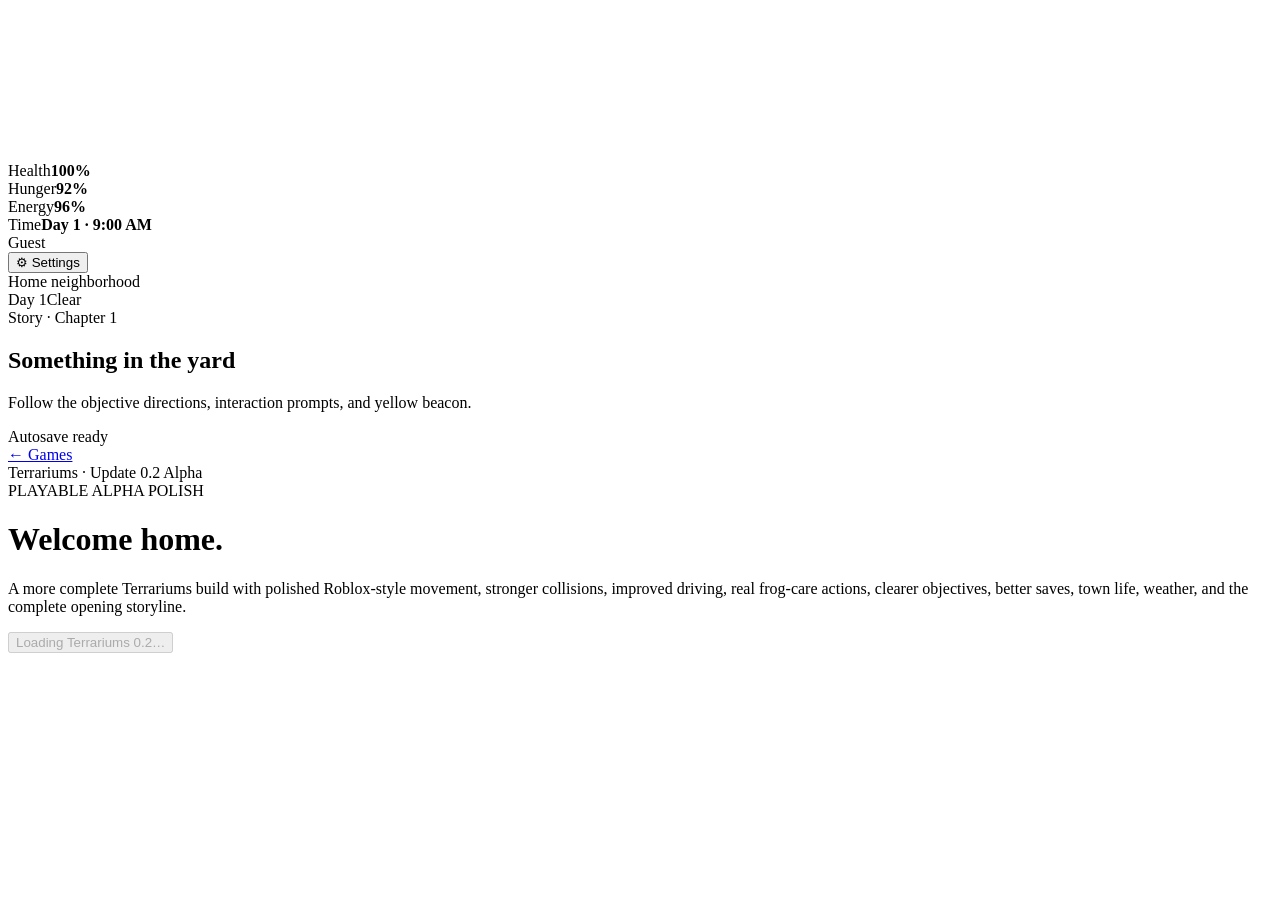
==== commit e1f72227: "Promote Terrariums game to 0.2 Alpha" ====
--- a/public/game.html
+++ b/public/game.html
@@ -1,15 +1,15 @@
 <!doctype html>
-<html lang="en"><head><meta charset="utf-8"><meta name="viewport" content="width=device-width,initial-scale=1"><meta name="theme-color" content="#183a29"><meta name="description" content="Terrariums & Aquariums 3D Update 0.1.1 realism and bug-fix update"><title>Terrariums & Aquariums — Update 0.1.1</title><link rel="stylesheet" href="/game-v007.css?build=21"></head><body><div id="game-shell">
-<canvas id="game" aria-label="Terrariums & Aquariums 3D"></canvas>
+<html lang="en"><head><meta charset="utf-8"><meta name="viewport" content="width=device-width,initial-scale=1"><meta name="theme-color" content="#183a29"><meta name="description" content="Terrariums 3D Update 0.2 Alpha — polished animal-care life simulator"><title>Terrariums — Update 0.2 Alpha</title><link rel="stylesheet" href="/game-v007.css?build=22"></head><body><div id="game-shell">
+<canvas id="game" aria-label="Terrariums 3D"></canvas>
 <div id="hud"><div class="hud-cell glass"><span>Health</span><strong id="health">100%</strong></div><div class="hud-cell glass"><span>Hunger</span><strong id="hunger">92%</strong></div><div class="hud-cell glass"><span>Energy</span><strong id="energy">96%</strong></div><div class="hud-cell glass" id="coin-cell" hidden><span>Coins</span><strong id="coins">0</strong></div><div class="hud-cell glass"><span>Time</span><strong id="clock">Day 1 · 9:00 AM</strong></div></div>
 <div class="profile-chip glass" id="profile-chip">Guest</div><button class="settings-btn glass" id="settings-btn">⚙ Settings</button><div class="location-chip glass" id="location">Home neighborhood</div><div class="world-chips"><span class="world-chip" id="day-chip">Day 1</span><span class="world-chip" id="weather-chip">Clear</span></div>
 <div class="pet-card glass" id="pet-card" hidden><div class="pet-title"><span>🐸</span><div><strong id="pet-name">Wild frog</strong><small>Temporary care · health matters</small></div></div><div class="pet-bars"><label>Hunger<i><b id="ph-bar"></b></i><em id="ph">90%</em></label><label>Hydration<i><b id="pw-bar"></b></i><em id="pw">86%</em></label><label>Stress<i><b id="ps-bar"></b></i><em id="ps">18%</em></label></div></div>
 <div class="story-card glass"><span class="chapter" id="story-chapter">Story · Chapter 1</span><h2 id="objective-title">Something in the yard</h2><p id="objective-text">Follow the objective directions, interaction prompts, and yellow beacon.</p><div class="story-progress" id="story-progress"></div></div>
-<div class="prompt" id="prompt" hidden></div><div class="crosshair"></div><div class="save-state" id="save-state">Autosave ready</div><a class="back-link" href="/">← Terrariums & Aquariums website</a>
-<div class="welcome" id="welcome"><div class="welcome-inner"><div class="logo-title">Terrariums & Aquariums · Update 0.1.1</div><div class="revamp-badge">REALISM + BUG FIX UPDATE</div><h1 id="welcome-name">Welcome home.</h1><p>More realistic weather, street lights, traffic signals, better car collisions, objective beacons, an Aquatics district with tanks, denser town detail, Roblox-style movement, and Shift Lock.</p><button id="start-game" disabled>Loading Update 0.1.1…</button></div></div>
+<div class="prompt" id="prompt" hidden></div><div class="crosshair"></div><div class="save-state" id="save-state">Autosave ready</div><a class="back-link" href="/play.html">← Games</a>
+<div class="welcome" id="welcome"><div class="welcome-inner"><div class="logo-title">Terrariums · Update 0.2 Alpha</div><div class="revamp-badge">PLAYABLE ALPHA POLISH</div><h1 id="welcome-name">Welcome home.</h1><p>A more complete Terrariums build with polished Roblox-style movement, stronger collisions, improved driving, real frog-care actions, clearer objectives, better saves, town life, weather, and the complete opening storyline.</p><button id="start-game" disabled>Loading Terrariums 0.2…</button></div></div>
 <div class="chapter-banner" id="chapter-banner" hidden><p id="chapter-banner-label">Chapter 1</p><h2 id="chapter-banner-title">The frog in the yard</h2></div>
 <div class="dialog glass" id="story-dialog" hidden><div class="dialog-head"><div><span class="eyebrow" id="dialog-eyebrow">Story</span><h2 id="dialog-title">Story</h2></div><button class="close" data-close-dialog>×</button></div><div id="dialog-body"></div></div>
 <div class="dialog glass" id="build-dialog" hidden><div class="dialog-head"><div><span class="eyebrow">Temporary habitat</span><h2>Set up the emergency enclosure</h2></div><button class="close" data-close-dialog>×</button></div><div class="tutorial-callout">Use safe materials you already have or carefully gather nearby. Items collected early remain usable for later objectives.</div><div class="choices"><button data-build="soil">🟫 <b>Moist substrate</b><br><small>Household / garden basics</small></button><button data-build="leaves">🍂 <b>Leaf litter</b><br><small>Must be collected outside</small></button><button data-build="water">💧 <b>Shallow water dish</b><br><small>Fresh water from home</small></button><button data-build="hide">🪵 <b>Secure hide</b><br><small>Use a safe stick or household item</small></button></div><p id="build-score"></p></div>
 <div class="dialog glass" id="inventory-dialog" hidden><div class="dialog-head"><div><span class="eyebrow">Backpack + home supplies</span><h2>Your stuff</h2></div><button class="close" data-close-dialog>×</button></div><div class="inventory-grid" id="inventory-grid"></div></div>
-<div class="dialog glass" id="settings-dialog" hidden><div class="dialog-head"><div><span class="eyebrow">Game settings</span><h2>Settings</h2></div><button class="close" data-close-dialog>×</button></div><div class="settings-grid"><div class="settings-row"><div><b>Account</b><small>Your Terrariums & Aquariums username is used for this browser's normal save slot.</small></div><strong id="settings-user">Guest</strong></div><div class="settings-row"><div><b>Autosave</b><small>Saves storyline, care state, money, inventory, day/time, and location. Testing Mode remains unsaved.</small></div><strong>On</strong></div><div class="settings-row"><div><b>Roblox-style controls</b><small>WASD move · Space jump · Shift toggles Shift Lock · Ctrl sprint · hold right mouse to rotate camera · wheel zoom</small></div><strong>0.1.1</strong></div><div class="settings-row"><div><b>Driving</b><small>W/S accelerate and reverse · A/D steer · Space brake · E enter/exit when nearly stopped</small></div><strong>Improved</strong></div><div class="settings-row"><div><b>World</b><small>M opens the town map. Weather, aquatics, neighborhood detail and objective guidance were expanded.</small></div><strong>Expanded</strong></div><div class="settings-row"><div><b>Update</b><small>0.1.1 Realism + Bug Fix Update</small></div><strong>Active</strong></div></div><button class="danger" id="restart-game">Restart Update 0.1.1 storyline</button></div>
-<script src="/game-engine-loader-v010.js?build=21"></script></div></body></html>+<div class="dialog glass" id="settings-dialog" hidden><div class="dialog-head"><div><span class="eyebrow">Game settings</span><h2>Settings</h2></div><button class="close" data-close-dialog>×</button></div><div class="settings-grid"><div class="settings-row"><div><b>Account</b><small>Your Terrariums &amp; Aquariums username is used for this browser's normal Terrariums save slot.</small></div><strong id="settings-user">Guest</strong></div><div class="settings-row"><div><b>Autosave</b><small>Saves storyline, care state, money, inventory, day/time, and location. Testing Mode remains unsaved.</small></div><strong>On</strong></div><div class="settings-row"><div><b>Roblox-style controls</b><small>WASD move · Space jump · Shift toggles Shift Lock · Ctrl sprint · hold right mouse to rotate camera · wheel zoom</small></div><strong>0.2</strong></div><div class="settings-row"><div><b>Driving</b><small>W/S accelerate and reverse · A/D steer · Space brake · E enter/exit when nearly stopped</small></div><strong>Improved</strong></div><div class="settings-row"><div><b>Map</b><small>M opens the town map. Yellow beacons and improved objective text help you find the next step.</small></div><strong>Active</strong></div><div class="settings-row"><div><b>Update</b><small>0.2 Alpha Polish + Bug Fix</small></div><strong>Active</strong></div></div><button class="danger" id="restart-game">Restart Terrariums storyline</button></div>
+<script src="/game-engine-loader-v010.js?build=22"></script></div></body></html>
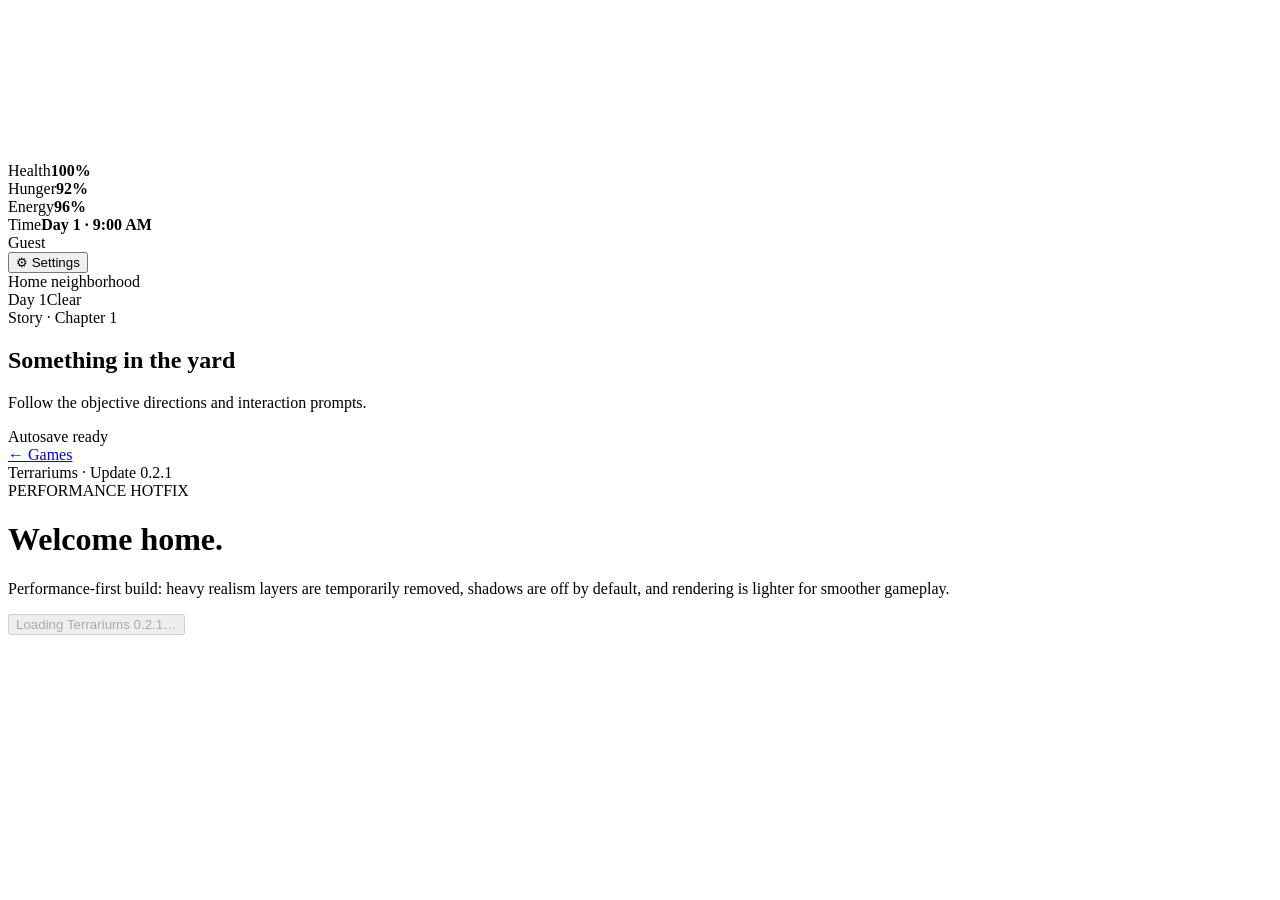
==== commit f65cb3d9: "Launch Terrariums 0.2.1 performance hotfix" ====
--- a/public/game.html
+++ b/public/game.html
@@ -1,15 +1,15 @@
 <!doctype html>
-<html lang="en"><head><meta charset="utf-8"><meta name="viewport" content="width=device-width,initial-scale=1"><meta name="theme-color" content="#183a29"><meta name="description" content="Terrariums 3D Update 0.2 Alpha — polished animal-care life simulator"><title>Terrariums — Update 0.2 Alpha</title><link rel="stylesheet" href="/game-v007.css?build=22"></head><body><div id="game-shell">
+<html lang="en"><head><meta charset="utf-8"><meta name="viewport" content="width=device-width,initial-scale=1"><meta name="theme-color" content="#183a29"><meta name="description" content="Terrariums 3D Update 0.2.1 — performance hotfix"><title>Terrariums — Update 0.2.1</title><link rel="stylesheet" href="/game-v007.css?build=23"></head><body><div id="game-shell">
 <canvas id="game" aria-label="Terrariums 3D"></canvas>
 <div id="hud"><div class="hud-cell glass"><span>Health</span><strong id="health">100%</strong></div><div class="hud-cell glass"><span>Hunger</span><strong id="hunger">92%</strong></div><div class="hud-cell glass"><span>Energy</span><strong id="energy">96%</strong></div><div class="hud-cell glass" id="coin-cell" hidden><span>Coins</span><strong id="coins">0</strong></div><div class="hud-cell glass"><span>Time</span><strong id="clock">Day 1 · 9:00 AM</strong></div></div>
 <div class="profile-chip glass" id="profile-chip">Guest</div><button class="settings-btn glass" id="settings-btn">⚙ Settings</button><div class="location-chip glass" id="location">Home neighborhood</div><div class="world-chips"><span class="world-chip" id="day-chip">Day 1</span><span class="world-chip" id="weather-chip">Clear</span></div>
 <div class="pet-card glass" id="pet-card" hidden><div class="pet-title"><span>🐸</span><div><strong id="pet-name">Wild frog</strong><small>Temporary care · health matters</small></div></div><div class="pet-bars"><label>Hunger<i><b id="ph-bar"></b></i><em id="ph">90%</em></label><label>Hydration<i><b id="pw-bar"></b></i><em id="pw">86%</em></label><label>Stress<i><b id="ps-bar"></b></i><em id="ps">18%</em></label></div></div>
-<div class="story-card glass"><span class="chapter" id="story-chapter">Story · Chapter 1</span><h2 id="objective-title">Something in the yard</h2><p id="objective-text">Follow the objective directions, interaction prompts, and yellow beacon.</p><div class="story-progress" id="story-progress"></div></div>
+<div class="story-card glass"><span class="chapter" id="story-chapter">Story · Chapter 1</span><h2 id="objective-title">Something in the yard</h2><p id="objective-text">Follow the objective directions and interaction prompts.</p><div class="story-progress" id="story-progress"></div></div>
 <div class="prompt" id="prompt" hidden></div><div class="crosshair"></div><div class="save-state" id="save-state">Autosave ready</div><a class="back-link" href="/play.html">← Games</a>
-<div class="welcome" id="welcome"><div class="welcome-inner"><div class="logo-title">Terrariums · Update 0.2 Alpha</div><div class="revamp-badge">PLAYABLE ALPHA POLISH</div><h1 id="welcome-name">Welcome home.</h1><p>A more complete Terrariums build with polished Roblox-style movement, stronger collisions, improved driving, real frog-care actions, clearer objectives, better saves, town life, weather, and the complete opening storyline.</p><button id="start-game" disabled>Loading Terrariums 0.2…</button></div></div>
+<div class="welcome" id="welcome"><div class="welcome-inner"><div class="logo-title">Terrariums · Update 0.2.1</div><div class="revamp-badge">PERFORMANCE HOTFIX</div><h1 id="welcome-name">Welcome home.</h1><p>Performance-first build: heavy realism layers are temporarily removed, shadows are off by default, and rendering is lighter for smoother gameplay.</p><button id="start-game" disabled>Loading Terrariums 0.2.1…</button></div></div>
 <div class="chapter-banner" id="chapter-banner" hidden><p id="chapter-banner-label">Chapter 1</p><h2 id="chapter-banner-title">The frog in the yard</h2></div>
 <div class="dialog glass" id="story-dialog" hidden><div class="dialog-head"><div><span class="eyebrow" id="dialog-eyebrow">Story</span><h2 id="dialog-title">Story</h2></div><button class="close" data-close-dialog>×</button></div><div id="dialog-body"></div></div>
 <div class="dialog glass" id="build-dialog" hidden><div class="dialog-head"><div><span class="eyebrow">Temporary habitat</span><h2>Set up the emergency enclosure</h2></div><button class="close" data-close-dialog>×</button></div><div class="tutorial-callout">Use safe materials you already have or carefully gather nearby. Items collected early remain usable for later objectives.</div><div class="choices"><button data-build="soil">🟫 <b>Moist substrate</b><br><small>Household / garden basics</small></button><button data-build="leaves">🍂 <b>Leaf litter</b><br><small>Must be collected outside</small></button><button data-build="water">💧 <b>Shallow water dish</b><br><small>Fresh water from home</small></button><button data-build="hide">🪵 <b>Secure hide</b><br><small>Use a safe stick or household item</small></button></div><p id="build-score"></p></div>
 <div class="dialog glass" id="inventory-dialog" hidden><div class="dialog-head"><div><span class="eyebrow">Backpack + home supplies</span><h2>Your stuff</h2></div><button class="close" data-close-dialog>×</button></div><div class="inventory-grid" id="inventory-grid"></div></div>
-<div class="dialog glass" id="settings-dialog" hidden><div class="dialog-head"><div><span class="eyebrow">Game settings</span><h2>Settings</h2></div><button class="close" data-close-dialog>×</button></div><div class="settings-grid"><div class="settings-row"><div><b>Account</b><small>Your Terrariums &amp; Aquariums username is used for this browser's normal Terrariums save slot.</small></div><strong id="settings-user">Guest</strong></div><div class="settings-row"><div><b>Autosave</b><small>Saves storyline, care state, money, inventory, day/time, and location. Testing Mode remains unsaved.</small></div><strong>On</strong></div><div class="settings-row"><div><b>Roblox-style controls</b><small>WASD move · Space jump · Shift toggles Shift Lock · Ctrl sprint · hold right mouse to rotate camera · wheel zoom</small></div><strong>0.2</strong></div><div class="settings-row"><div><b>Driving</b><small>W/S accelerate and reverse · A/D steer · Space brake · E enter/exit when nearly stopped</small></div><strong>Improved</strong></div><div class="settings-row"><div><b>Map</b><small>M opens the town map. Yellow beacons and improved objective text help you find the next step.</small></div><strong>Active</strong></div><div class="settings-row"><div><b>Update</b><small>0.2 Alpha Polish + Bug Fix</small></div><strong>Active</strong></div></div><button class="danger" id="restart-game">Restart Terrariums storyline</button></div>
-<script src="/game-engine-loader-v010.js?build=22"></script></div></body></html>+<div class="dialog glass" id="settings-dialog" hidden><div class="dialog-head"><div><span class="eyebrow">Game settings</span><h2>Settings</h2></div><button class="close" data-close-dialog>×</button></div><div class="settings-grid"><div class="settings-row"><div><b>Account</b><small>Your Terrariums &amp; Aquariums username is used for this browser's normal Terrariums save slot.</small></div><strong id="settings-user">Guest</strong></div><div class="settings-row"><div><b>Autosave</b><small>Saves storyline, care state, money, inventory, day/time, and location. Testing Mode remains unsaved.</small></div><strong>On</strong></div><div class="settings-row"><div><b>Roblox-style controls</b><small>WASD move · Space jump · Shift toggles Shift Lock · Ctrl sprint · hold right mouse to rotate camera · wheel zoom</small></div><strong>0.2.1</strong></div><div class="settings-row"><div><b>Driving</b><small>W/S accelerate and reverse · A/D steer · Space brake · E enter/exit when nearly stopped</small></div><strong>Improved</strong></div><div class="settings-row"><div><b>Update</b><small>0.2.1 Performance Hotfix</small></div><strong>Active</strong></div></div><button class="danger" id="restart-game">Restart Terrariums storyline</button></div>
+<script src="/game-engine-loader-v010.js?build=23"></script></div></body></html>
